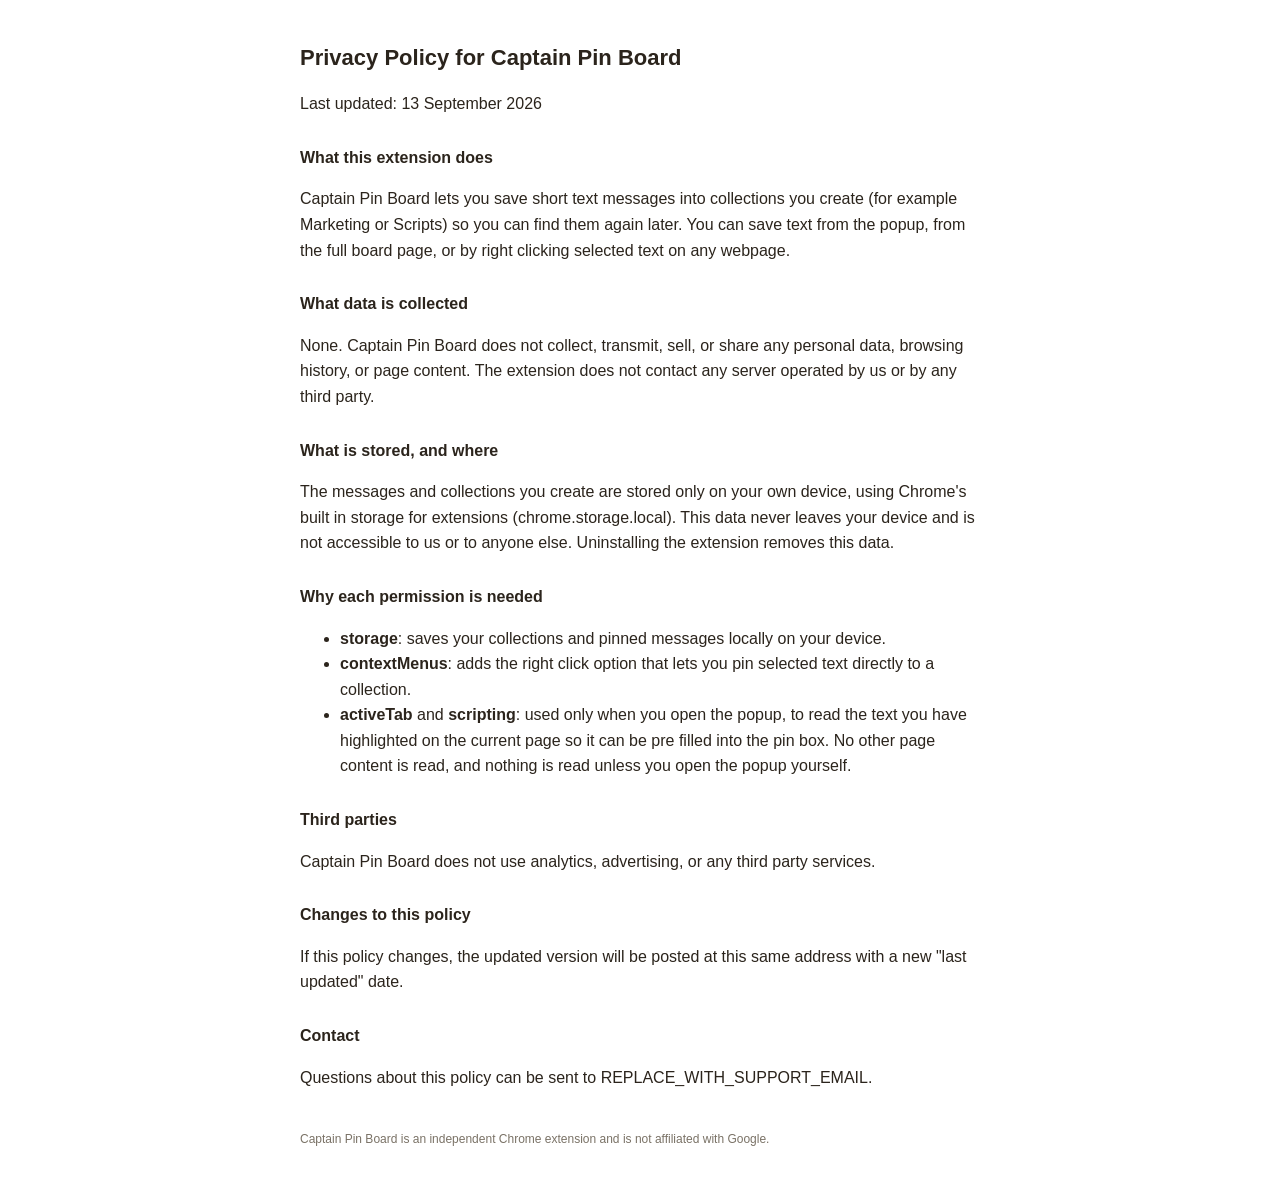
==== privacy-policy.html @ ec891365 "extention - v1" ====
<!DOCTYPE html>
<html lang="en">
<head>
<meta charset="UTF-8" />
<title>Captain Pin Board — Privacy Policy</title>
<meta name="viewport" content="width=device-width, initial-scale=1" />
<style>
  body { font-family: -apple-system, Segoe UI, Roboto, Arial, sans-serif; max-width: 680px; margin: 40px auto; padding: 0 20px; line-height: 1.6; color: #2b241c; }
  h1 { font-size: 22px; }
  h2 { font-size: 16px; margin-top: 28px; }
  footer { margin-top: 40px; font-size: 12px; color: #7a7266; }
</style>
</head>
<body>
  <h1>Privacy Policy for Captain Pin Board</h1>
  <p>Last updated: 13 September 2026</p>

  <h2>What this extension does</h2>
  <p>Captain Pin Board lets you save short text messages into collections you create (for example Marketing or Scripts) so you can find them again later. You can save text from the popup, from the full board page, or by right clicking selected text on any webpage.</p>

  <h2>What data is collected</h2>
  <p>None. Captain Pin Board does not collect, transmit, sell, or share any personal data, browsing history, or page content. The extension does not contact any server operated by us or by any third party.</p>

  <h2>What is stored, and where</h2>
  <p>The messages and collections you create are stored only on your own device, using Chrome's built in storage for extensions (chrome.storage.local). This data never leaves your device and is not accessible to us or to anyone else. Uninstalling the extension removes this data.</p>

  <h2>Why each permission is needed</h2>
  <ul>
    <li><strong>storage</strong>: saves your collections and pinned messages locally on your device.</li>
    <li><strong>contextMenus</strong>: adds the right click option that lets you pin selected text directly to a collection.</li>
    <li><strong>activeTab</strong> and <strong>scripting</strong>: used only when you open the popup, to read the text you have highlighted on the current page so it can be pre filled into the pin box. No other page content is read, and nothing is read unless you open the popup yourself.</li>
  </ul>

  <h2>Third parties</h2>
  <p>Captain Pin Board does not use analytics, advertising, or any third party services.</p>

  <h2>Changes to this policy</h2>
  <p>If this policy changes, the updated version will be posted at this same address with a new "last updated" date.</p>

  <h2>Contact</h2>
  <p>Questions about this policy can be sent to REPLACE_WITH_SUPPORT_EMAIL.</p>

  <footer>Captain Pin Board is an independent Chrome extension and is not affiliated with Google.</footer>
</body>
</html>
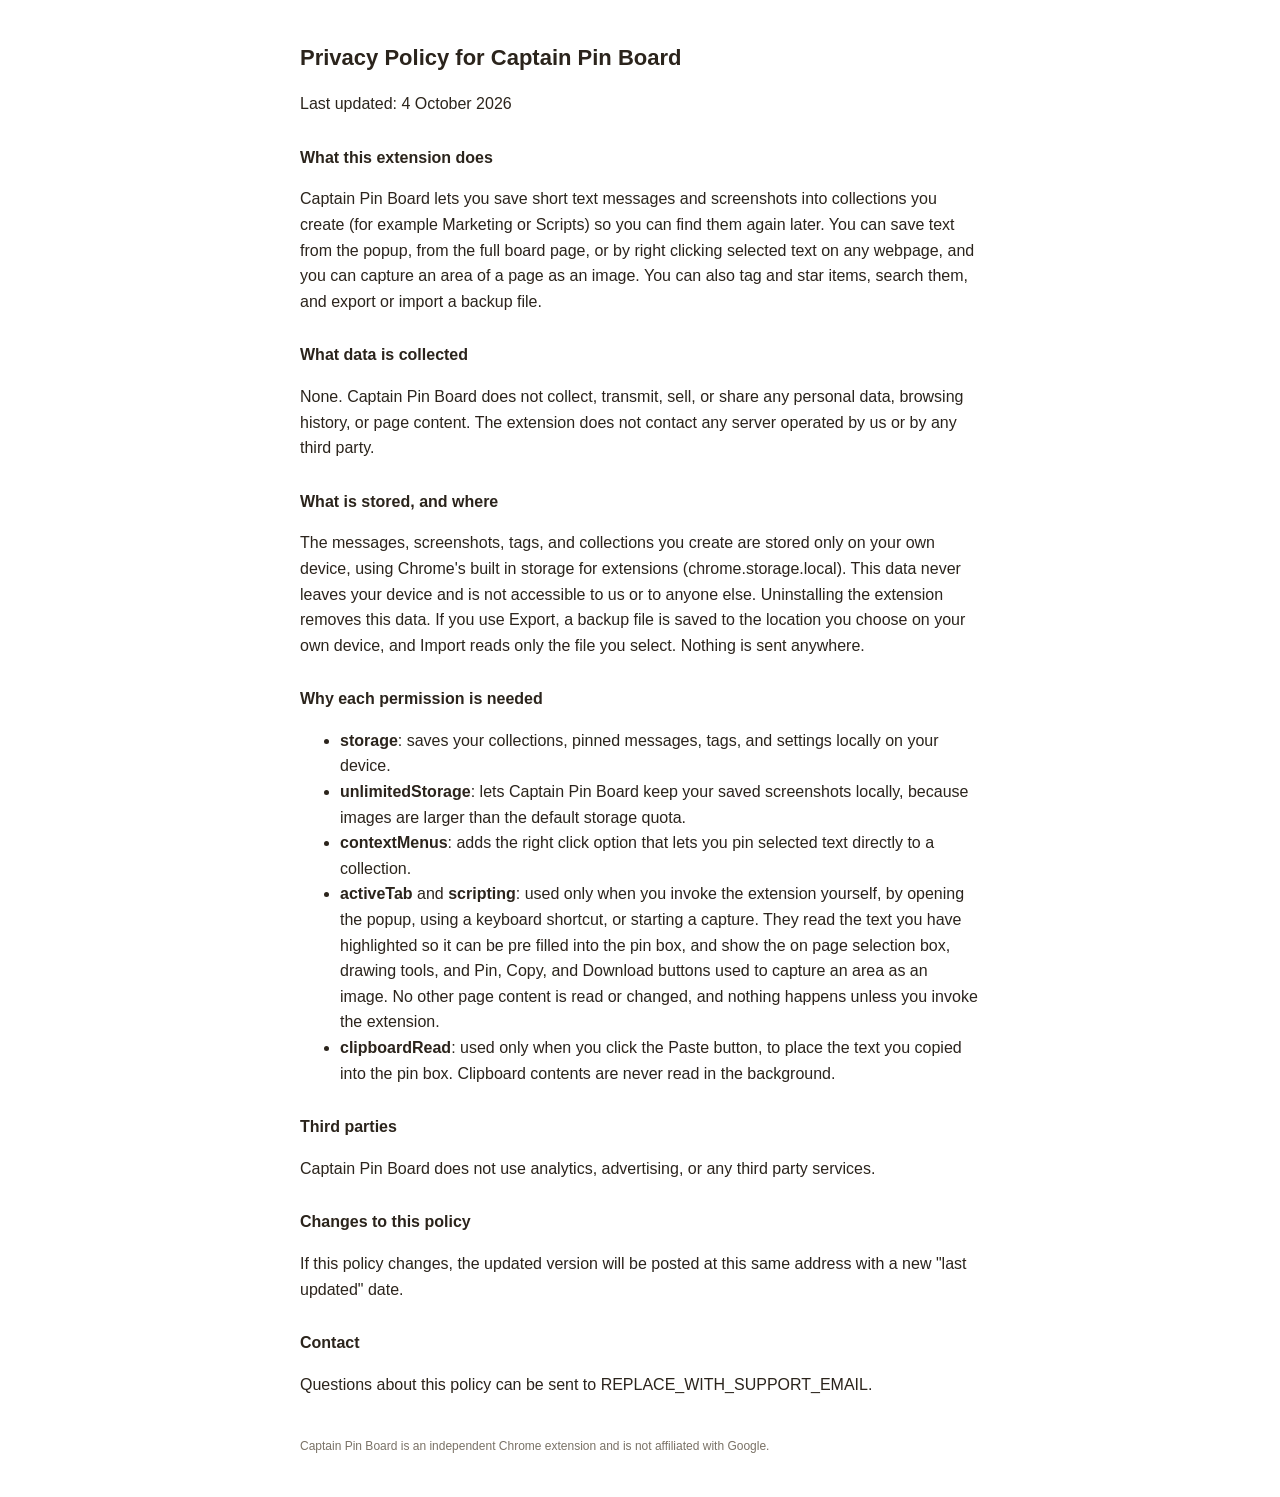
==== commit 12a434ff: "v1.2.0" ====
--- a/privacy-policy.html
+++ b/privacy-policy.html
@@ -13,22 +13,24 @@
 </head>
 <body>
   <h1>Privacy Policy for Captain Pin Board</h1>
-  <p>Last updated: 13 September 2026</p>
+  <p>Last updated: 4 October 2026</p>
 
   <h2>What this extension does</h2>
-  <p>Captain Pin Board lets you save short text messages into collections you create (for example Marketing or Scripts) so you can find them again later. You can save text from the popup, from the full board page, or by right clicking selected text on any webpage.</p>
+  <p>Captain Pin Board lets you save short text messages and screenshots into collections you create (for example Marketing or Scripts) so you can find them again later. You can save text from the popup, from the full board page, or by right clicking selected text on any webpage, and you can capture an area of a page as an image. You can also tag and star items, search them, and export or import a backup file.</p>
 
   <h2>What data is collected</h2>
   <p>None. Captain Pin Board does not collect, transmit, sell, or share any personal data, browsing history, or page content. The extension does not contact any server operated by us or by any third party.</p>
 
   <h2>What is stored, and where</h2>
-  <p>The messages and collections you create are stored only on your own device, using Chrome's built in storage for extensions (chrome.storage.local). This data never leaves your device and is not accessible to us or to anyone else. Uninstalling the extension removes this data.</p>
+  <p>The messages, screenshots, tags, and collections you create are stored only on your own device, using Chrome's built in storage for extensions (chrome.storage.local). This data never leaves your device and is not accessible to us or to anyone else. Uninstalling the extension removes this data. If you use Export, a backup file is saved to the location you choose on your own device, and Import reads only the file you select. Nothing is sent anywhere.</p>
 
   <h2>Why each permission is needed</h2>
   <ul>
-    <li><strong>storage</strong>: saves your collections and pinned messages locally on your device.</li>
+    <li><strong>storage</strong>: saves your collections, pinned messages, tags, and settings locally on your device.</li>
+    <li><strong>unlimitedStorage</strong>: lets Captain Pin Board keep your saved screenshots locally, because images are larger than the default storage quota.</li>
     <li><strong>contextMenus</strong>: adds the right click option that lets you pin selected text directly to a collection.</li>
-    <li><strong>activeTab</strong> and <strong>scripting</strong>: used only when you open the popup, to read the text you have highlighted on the current page so it can be pre filled into the pin box. No other page content is read, and nothing is read unless you open the popup yourself.</li>
+    <li><strong>activeTab</strong> and <strong>scripting</strong>: used only when you invoke the extension yourself, by opening the popup, using a keyboard shortcut, or starting a capture. They read the text you have highlighted so it can be pre filled into the pin box, and show the on page selection box, drawing tools, and Pin, Copy, and Download buttons used to capture an area as an image. No other page content is read or changed, and nothing happens unless you invoke the extension.</li>
+    <li><strong>clipboardRead</strong>: used only when you click the Paste button, to place the text you copied into the pin box. Clipboard contents are never read in the background.</li>
   </ul>
 
   <h2>Third parties</h2>
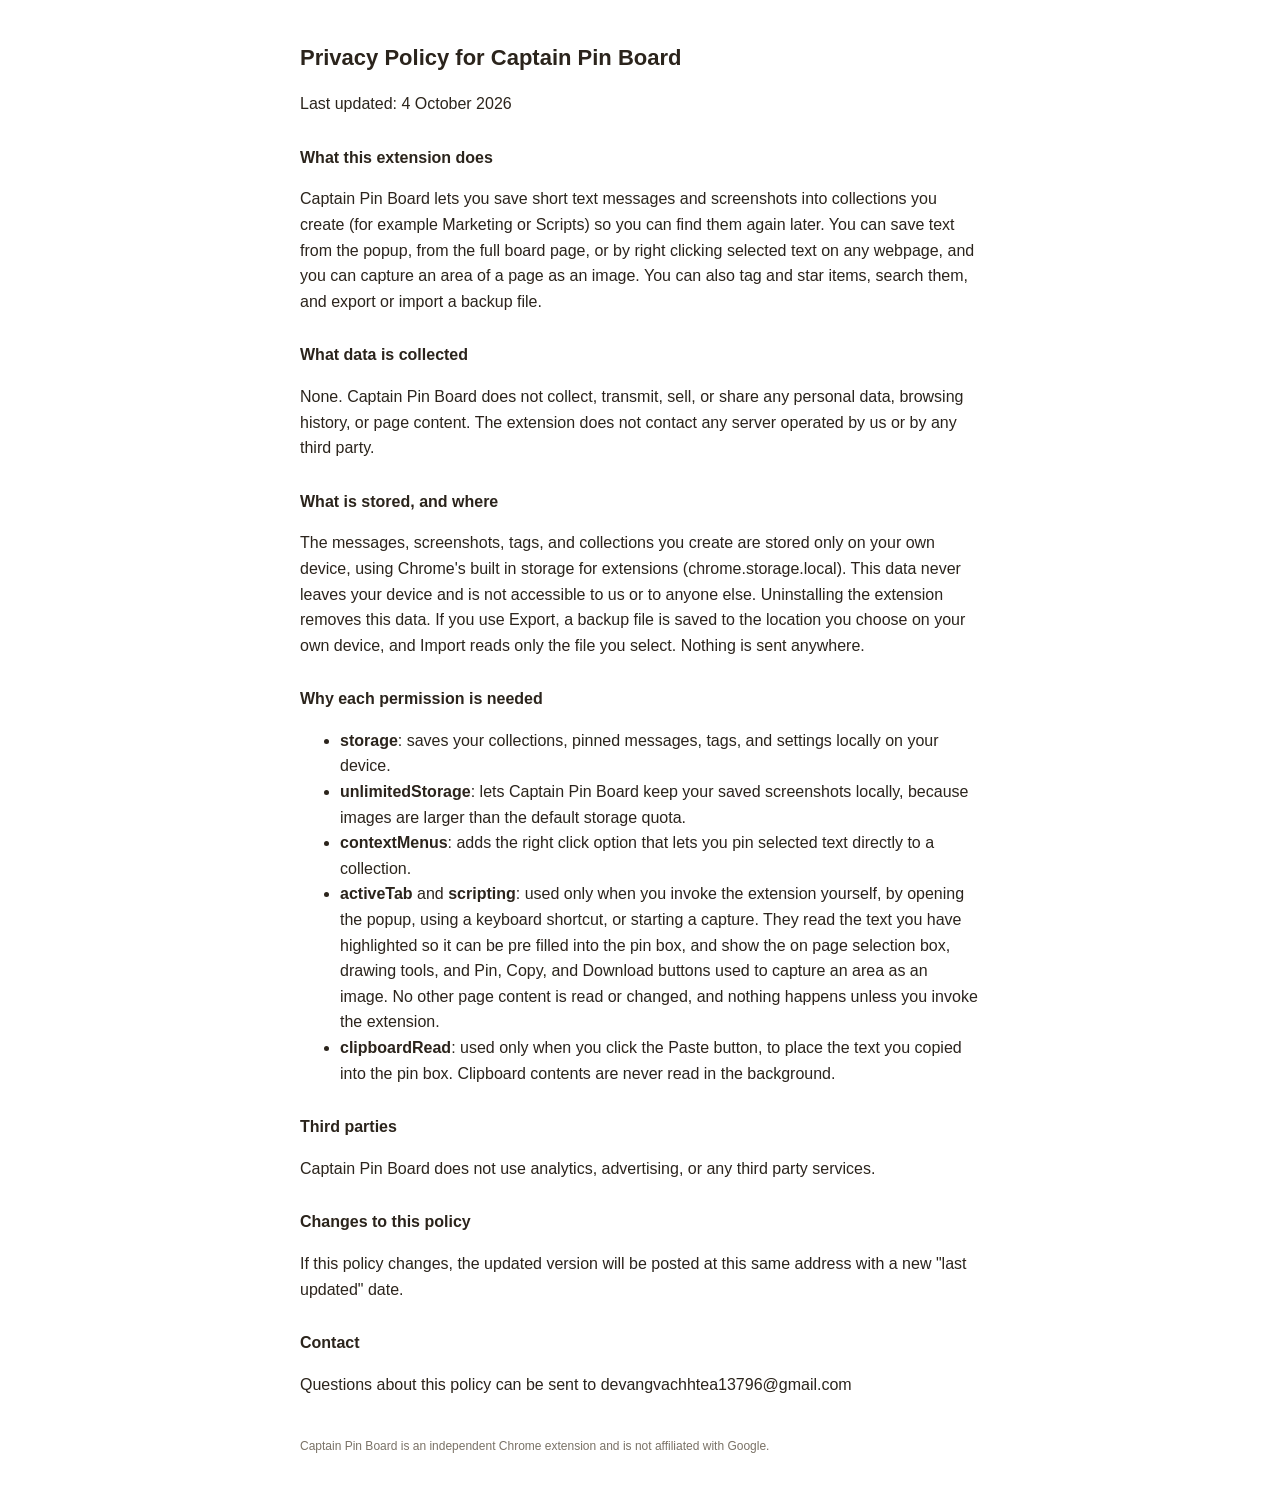
==== commit 0aee43a6: "email update" ====
--- a/privacy-policy.html
+++ b/privacy-policy.html
@@ -40,7 +40,7 @@
   <p>If this policy changes, the updated version will be posted at this same address with a new "last updated" date.</p>
 
   <h2>Contact</h2>
-  <p>Questions about this policy can be sent to REPLACE_WITH_SUPPORT_EMAIL.</p>
+  <p>Questions about this policy can be sent to devangvachhtea13796@gmail.com</p>
 
   <footer>Captain Pin Board is an independent Chrome extension and is not affiliated with Google.</footer>
 </body>
